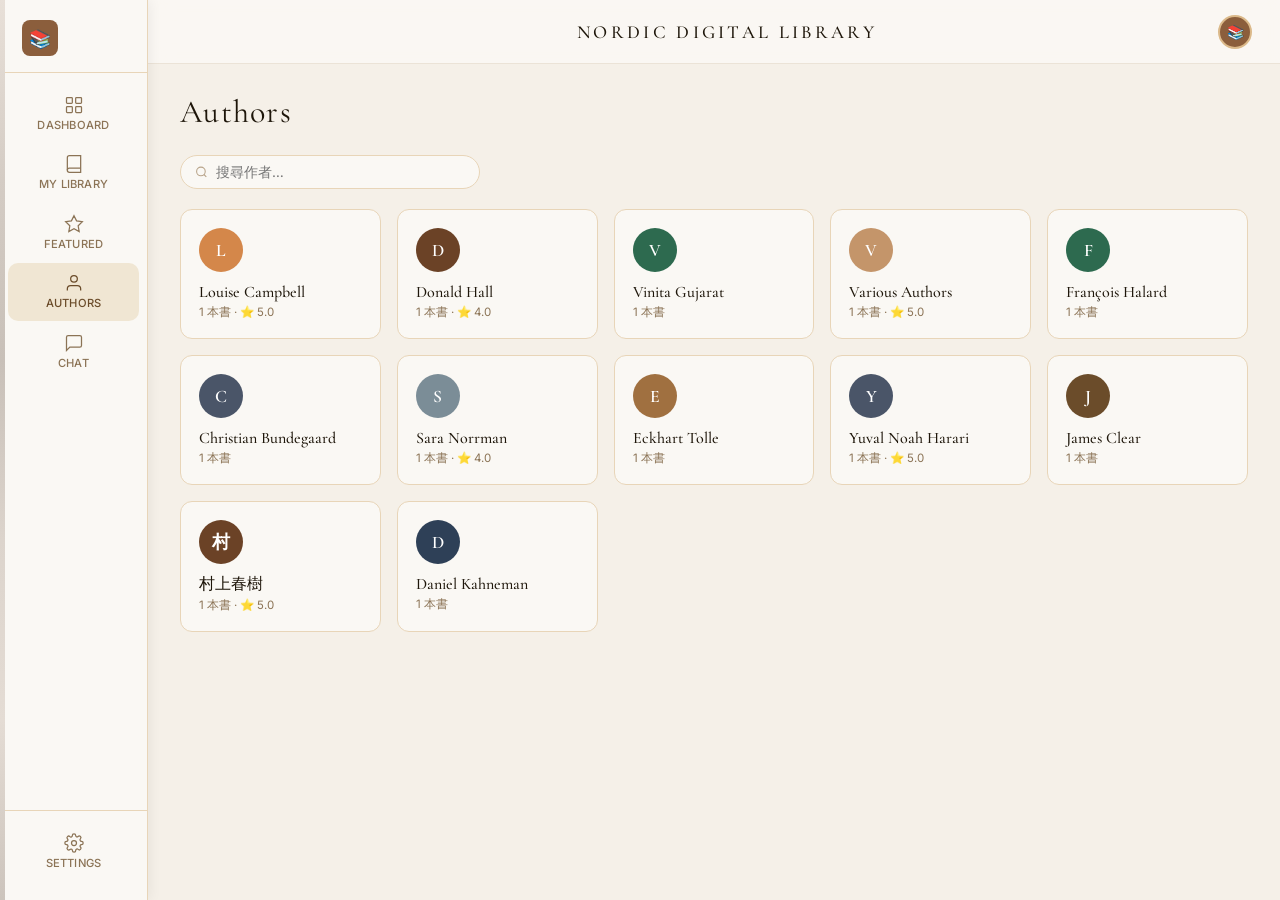
==== authors.html @ aec9583d "Build Nordic Digital Library — full-featured personal e-library Complete static web app replacing th" ====
<!DOCTYPE html>
<html lang="zh-TW" data-theme="normal">
<head>
  <meta charset="UTF-8">
  <meta name="viewport" content="width=device-width, initial-scale=1.0">
  <title>Authors — Nordic Digital Library</title>
  <link rel="stylesheet" href="css/main.css">
  <link rel="stylesheet" href="css/bookshelf.css">
  <link rel="stylesheet" href="css/themes.css">
</head>
<body>

<div class="app-layout">
  <aside class="sidebar">
    <div class="sidebar-logo"><div class="sidebar-logo-icon">📚</div></div>
    <nav class="sidebar-nav">
      <a href="index.html" class="nav-item" title="Dashboard">
        <svg viewBox="0 0 24 24" fill="none" stroke="currentColor" stroke-width="1.5"><rect x="3" y="3" width="7" height="7" rx="1"/><rect x="14" y="3" width="7" height="7" rx="1"/><rect x="3" y="14" width="7" height="7" rx="1"/><rect x="14" y="14" width="7" height="7" rx="1"/></svg>
        <span class="nav-label">Dashboard</span>
      </a>
      <a href="library.html" class="nav-item" title="My Library">
        <svg viewBox="0 0 24 24" fill="none" stroke="currentColor" stroke-width="1.5"><path d="M4 19.5A2.5 2.5 0 0 1 6.5 17H20"/><path d="M6.5 2H20v20H6.5A2.5 2.5 0 0 1 4 19.5v-15A2.5 2.5 0 0 1 6.5 2z"/></svg>
        <span class="nav-label">My Library</span>
      </a>
      <a href="featured.html" class="nav-item" title="Featured">
        <svg viewBox="0 0 24 24" fill="none" stroke="currentColor" stroke-width="1.5"><polygon points="12 2 15.09 8.26 22 9.27 17 14.14 18.18 21.02 12 17.77 5.82 21.02 7 14.14 2 9.27 8.91 8.26 12 2"/></svg>
        <span class="nav-label">Featured</span>
      </a>
      <a href="authors.html" class="nav-item active" title="Authors">
        <svg viewBox="0 0 24 24" fill="none" stroke="currentColor" stroke-width="1.5"><path d="M20 21v-2a4 4 0 0 0-4-4H8a4 4 0 0 0-4 4v2"/><circle cx="12" cy="7" r="4"/></svg>
        <span class="nav-label">Authors</span>
      </a>
      <a href="chat.html" class="nav-item" title="Chat">
        <svg viewBox="0 0 24 24" fill="none" stroke="currentColor" stroke-width="1.5"><path d="M21 15a2 2 0 0 1-2 2H7l-4 4V5a2 2 0 0 1 2-2h14a2 2 0 0 1 2 2z"/></svg>
        <span class="nav-label">Chat</span>
      </a>
    </nav>
    <div class="sidebar-footer">
      <a href="settings.html" class="nav-item" title="Settings">
        <svg viewBox="0 0 24 24" fill="none" stroke="currentColor" stroke-width="1.5"><circle cx="12" cy="12" r="3"/><path d="M19.4 15a1.65 1.65 0 0 0 .33 1.82l.06.06a2 2 0 0 1-2.83 2.83l-.06-.06a1.65 1.65 0 0 0-1.82-.33 1.65 1.65 0 0 0-1 1.51V21a2 2 0 0 1-4 0v-.09A1.65 1.65 0 0 0 9 19.4a1.65 1.65 0 0 0-1.82.33l-.06.06a2 2 0 0 1-2.83-2.83l.06-.06A1.65 1.65 0 0 0 4.68 15a1.65 1.65 0 0 0-1.51-1H3a2 2 0 0 1 0-4h.09A1.65 1.65 0 0 0 4.6 9a1.65 1.65 0 0 0-.33-1.82l-.06-.06a2 2 0 0 1 2.83-2.83l.06.06A1.65 1.65 0 0 0 9 4.68a1.65 1.65 0 0 0 1-1.51V3a2 2 0 0 1 4 0v.09a1.65 1.65 0 0 0 1 1.51 1.65 1.65 0 0 0 1.82-.33l.06-.06a2 2 0 0 1 2.83 2.83l-.06.06A1.65 1.65 0 0 0 19.4 9a1.65 1.65 0 0 0 1.51 1H21a2 2 0 0 1 0 4h-.09a1.65 1.65 0 0 0-1.51 1z"/></svg>
        <span class="nav-label">Settings</span>
      </a>
    </div>
  </aside>

  <div class="main-area">
    <header class="header">
      <div style="width:60px"></div>
      <h1 class="header-title">Nordic Digital Library</h1>
      <div class="header-actions">
        <div class="header-avatar" id="userAvatar">R</div>
      </div>
    </header>

    <div class="page-content">
      <h2 class="page-title">Authors</h2>

      <!-- Selected author view -->
      <div id="authorDetail" style="display:none;margin-bottom:32px">
        <button onclick="closeAuthor()" class="btn btn-ghost" style="margin-bottom:16px">
          ← 回到作者列表
        </button>
        <div style="display:flex;align-items:center;gap:16px;margin-bottom:24px">
          <div class="author-avatar" id="detailAvatar" style="width:56px;height:56px;font-size:1.4rem"></div>
          <div>
            <h3 id="detailAuthorName" style="font-family:var(--font-serif);font-size:1.4rem;font-weight:400"></h3>
            <p id="detailAuthorCount" style="font-size:0.8rem;color:var(--text-light)"></p>
          </div>
        </div>
        <div class="library-grid" id="authorBooks"></div>
      </div>

      <!-- Authors grid -->
      <div id="authorsView">
        <div style="margin-bottom:20px">
          <label style="display:flex;align-items:center;gap:8px;border:1px solid var(--sidebar-border);border-radius:20px;padding:8px 14px;max-width:300px;background:var(--sidebar-bg)">
            <svg width="14" height="14" viewBox="0 0 24 24" fill="none" stroke="var(--text-muted)" stroke-width="2"><circle cx="11" cy="11" r="8"/><path d="m21 21-4.35-4.35"/></svg>
            <input type="text" id="authorSearch" placeholder="搜尋作者…"
              style="border:none;background:transparent;outline:none;font-size:0.85rem;width:100%;color:var(--text-dark)">
          </label>
        </div>
        <div class="author-grid" id="authorGrid"></div>
      </div>
    </div>
  </div>
</div>

<div id="toast"></div>
<script src="js/storage.js"></script>
<script src="js/utils.js"></script>
<script>
  Utils.initTheme();
  Storage.initMockData();

  const name = Storage.getSetting('userName') || '';
  document.getElementById('userAvatar').textContent = name.charAt(0).toUpperCase() || '📚';

  let allAuthors = [];

  function render(query = '') {
    const books   = Storage.getBooks();
    const records = Storage.getRecords();

    // Group by author
    const authorMap = {};
    books.forEach(b => {
      const author = b.author?.trim() || '未知作者';
      if (!authorMap[author]) authorMap[author] = [];
      authorMap[author].push(b);
    });

    allAuthors = Object.entries(authorMap)
      .sort((a, b) => b[1].length - a[1].length);

    const filtered = query
      ? allAuthors.filter(([a]) => a.toLowerCase().includes(query.toLowerCase()))
      : allAuthors;

    document.getElementById('authorGrid').innerHTML = filtered.map(([author, bks]) => {
      const initial = author.charAt(0).toUpperCase();
      const color   = Utils.generateColor(author);
      const avgRating = bks.reduce((sum, b) => {
        const r = records[b.id]?.rating || 0;
        return sum + r;
      }, 0) / bks.filter(b => records[b.id]?.rating).length || 0;

      return `
        <div class="author-card" onclick="openAuthor('${Utils.escHtml(author)}')">
          <div class="author-avatar" style="background:${color}">${initial}</div>
          <div class="author-name">${Utils.escHtml(author)}</div>
          <div class="author-count">${bks.length} 本書${avgRating ? ` · ⭐ ${avgRating.toFixed(1)}` : ''}</div>
        </div>`;
    }).join('');

    if (filtered.length === 0) {
      document.getElementById('authorGrid').innerHTML =
        '<p style="color:var(--text-muted);font-style:italic">找不到相符的作者</p>';
    }
  }

  window.openAuthor = function(author) {
    const books   = Storage.getBooks().filter(b => (b.author?.trim()||'未知作者') === author);
    const records = Storage.getRecords();
    const color   = Utils.generateColor(author);

    document.getElementById('authorsView').style.display = 'none';
    document.getElementById('authorDetail').style.display = 'block';
    document.getElementById('detailAvatar').textContent = author.charAt(0).toUpperCase();
    document.getElementById('detailAvatar').style.background = color;
    document.getElementById('detailAuthorName').textContent = author;
    document.getElementById('detailAuthorCount').textContent = `${books.length} 本藏書`;
    document.getElementById('authorBooks').innerHTML = books.map(b => Utils.renderLibraryCard(b, records[b.id])).join('');
  };

  window.closeAuthor = function() {
    document.getElementById('authorDetail').style.display = 'none';
    document.getElementById('authorsView').style.display  = 'block';
  };

  document.getElementById('authorSearch').addEventListener('input', Utils.debounce(function() {
    render(this.value);
  }, 250));

  render();
</script>
</body>
</html>
---- css/main.css ----
/* ============================================================
   NORDIC DIGITAL LIBRARY — Global Styles
   ============================================================ */

@import url('https://fonts.googleapis.com/css2?family=Cormorant+Garamond:ital,wght@0,300;0,400;0,500;0,600;1,300;1,400&family=Inter:wght@300;400;500;600&display=swap');

/* ── CSS Variables ──────────────────────────────────────── */
:root {
  /* Wood palette */
  --wood-dark:       #5c3d1e;
  --wood-medium:     #8b5e3c;
  --wood-warm:       #b07d4e;
  --wood-light:      #c9a06e;
  --wood-highlight:  #dbb98a;
  --wood-pale:       #edd9b4;

  /* UI palette */
  --wall-bg:         #e8d4b0;
  --page-bg:         #f5f0e8;
  --sidebar-bg:      #faf8f4;
  --sidebar-border:  #e8d5b8;
  --header-bg:       rgba(250, 248, 244, 0.92);

  /* Text */
  --text-dark:       #1e160a;
  --text-medium:     #4a3520;
  --text-light:      #8b7355;
  --text-muted:      #b8a48a;

  /* Accent */
  --accent:          #6b4c2a;
  --accent-hover:    #8b6035;
  --accent-light:    #f0e6d3;

  /* Status */
  --status-reading:  #4a8c6b;
  --status-done:     #6b4c2a;
  --status-want:     #8b7355;

  /* Dimensions */
  --sidebar-width:   148px;
  --header-height:   64px;

  /* Fonts */
  --font-serif:      'Cormorant Garamond', Georgia, serif;
  --font-sans:       'Inter', system-ui, sans-serif;

  /* Transitions */
  --transition:      0.25s cubic-bezier(0.4, 0, 0.2, 1);
}

/* ── Reset & Base ───────────────────────────────────────── */
*, *::before, *::after {
  box-sizing: border-box;
  margin: 0;
  padding: 0;
}

html {
  font-size: 16px;
  scroll-behavior: smooth;
}

body {
  font-family: var(--font-sans);
  font-weight: 400;
  color: var(--text-dark);
  background: var(--page-bg);
  min-height: 100vh;
  overflow-x: hidden;
  -webkit-font-smoothing: antialiased;
}

a {
  color: inherit;
  text-decoration: none;
}

button {
  font-family: var(--font-sans);
  cursor: pointer;
  border: none;
  background: none;
}

input, textarea, select {
  font-family: var(--font-sans);
  font-size: 0.875rem;
}

img {
  display: block;
  max-width: 100%;
}

/* ── Layout Shell ───────────────────────────────────────── */
.app-layout {
  display: flex;
  min-height: 100vh;
}

.main-area {
  flex: 1;
  margin-left: var(--sidebar-width);
  display: flex;
  flex-direction: column;
  min-height: 100vh;
}

/* ── Sidebar ────────────────────────────────────────────── */
.sidebar {
  position: fixed;
  left: 0;
  top: 0;
  bottom: 0;
  width: var(--sidebar-width);
  background: var(--sidebar-bg);
  border-right: 1px solid var(--sidebar-border);
  display: flex;
  flex-direction: column;
  align-items: stretch;
  z-index: 100;
  box-shadow: 2px 0 12px rgba(0,0,0,0.06);
}

/* Marble accent strip on left edge */
.sidebar::before {
  content: '';
  position: absolute;
  left: 0;
  top: 0;
  bottom: 0;
  width: 5px;
  background: linear-gradient(180deg,
    #e8e0d8 0%,
    #d4ccc4 20%,
    #c8c0b8 40%,
    #dcd4cc 60%,
    #e4dcd4 80%,
    #ccc4bc 100%
  );
}

.sidebar-logo {
  padding: 20px 16px 16px 22px;
  border-bottom: 1px solid var(--sidebar-border);
}

.sidebar-logo-icon {
  width: 36px;
  height: 36px;
  background: var(--wood-medium);
  border-radius: 8px;
  display: flex;
  align-items: center;
  justify-content: center;
  color: #fff;
  font-size: 18px;
  margin-bottom: 0;
}

.sidebar-nav {
  flex: 1;
  padding: 12px 0;
  display: flex;
  flex-direction: column;
  gap: 2px;
}

.nav-item {
  display: flex;
  flex-direction: column;
  align-items: center;
  justify-content: center;
  padding: 10px 12px;
  margin: 0 8px;
  border-radius: 10px;
  color: var(--text-light);
  font-size: 0.7rem;
  font-weight: 500;
  letter-spacing: 0.02em;
  transition: all var(--transition);
  cursor: pointer;
  gap: 4px;
  text-transform: uppercase;
}

.nav-item:hover {
  background: var(--accent-light);
  color: var(--accent);
}

.nav-item.active {
  background: var(--accent-light);
  color: var(--accent);
}

.nav-item svg {
  width: 20px;
  height: 20px;
  stroke-width: 1.5;
}

.nav-label {
  text-align: center;
  line-height: 1.2;
}

.sidebar-footer {
  padding: 12px 0 20px;
  border-top: 1px solid var(--sidebar-border);
}

/* ── Header ─────────────────────────────────────────────── */
.header {
  position: sticky;
  top: 0;
  height: var(--header-height);
  background: var(--header-bg);
  backdrop-filter: blur(12px);
  -webkit-backdrop-filter: blur(12px);
  border-bottom: 1px solid rgba(200, 180, 150, 0.3);
  display: flex;
  align-items: center;
  padding: 0 28px;
  z-index: 50;
}

.header-title {
  flex: 1;
  text-align: center;
  font-family: var(--font-serif);
  font-size: 1.15rem;
  font-weight: 500;
  letter-spacing: 0.18em;
  text-transform: uppercase;
  color: var(--text-dark);
}

.header-actions {
  display: flex;
  align-items: center;
  gap: 12px;
}

.header-search {
  display: flex;
  align-items: center;
  gap: 8px;
  background: rgba(255,255,255,0.7);
  border: 1px solid var(--sidebar-border);
  border-radius: 20px;
  padding: 6px 14px;
  font-size: 0.8rem;
  color: var(--text-light);
  cursor: pointer;
  transition: all var(--transition);
  width: 180px;
}

.header-search:hover {
  background: #fff;
  border-color: var(--wood-light);
}

.header-search input {
  border: none;
  background: transparent;
  outline: none;
  width: 100%;
  color: var(--text-dark);
  font-size: 0.82rem;
}

.header-search input::placeholder {
  color: var(--text-muted);
}

.header-avatar {
  width: 34px;
  height: 34px;
  border-radius: 50%;
  background: var(--wood-medium);
  display: flex;
  align-items: center;
  justify-content: center;
  color: #fff;
  font-size: 14px;
  font-weight: 600;
  cursor: pointer;
  overflow: hidden;
  border: 2px solid var(--wood-highlight);
  transition: transform var(--transition);
}

.header-avatar:hover {
  transform: scale(1.05);
}

/* ── Page Content ───────────────────────────────────────── */
.page-content {
  flex: 1;
  padding: 28px 32px;
}

.page-title {
  font-family: var(--font-serif);
  font-size: 2rem;
  font-weight: 400;
  letter-spacing: 0.04em;
  color: var(--text-dark);
  margin-bottom: 24px;
}

/* ── Buttons ─────────────────────────────────────────────── */
.btn {
  display: inline-flex;
  align-items: center;
  gap: 7px;
  padding: 9px 18px;
  border-radius: 8px;
  font-size: 0.82rem;
  font-weight: 500;
  transition: all var(--transition);
  cursor: pointer;
  border: none;
}

.btn-primary {
  background: var(--accent);
  color: #fff;
}

.btn-primary:hover {
  background: var(--wood-dark);
}

.btn-secondary {
  background: var(--accent-light);
  color: var(--accent);
  border: 1px solid var(--sidebar-border);
}

.btn-secondary:hover {
  background: var(--sidebar-border);
}

.btn-ghost {
  color: var(--text-medium);
  padding: 8px 14px;
}

.btn-ghost:hover {
  background: var(--accent-light);
  color: var(--accent);
}

/* ── Form Elements ───────────────────────────────────────── */
.form-group {
  display: flex;
  flex-direction: column;
  gap: 6px;
  margin-bottom: 20px;
}

.form-label {
  font-size: 0.75rem;
  font-weight: 600;
  letter-spacing: 0.08em;
  text-transform: uppercase;
  color: var(--text-light);
}

.form-input {
  padding: 10px 14px;
  border: 1px solid var(--sidebar-border);
  border-radius: 8px;
  font-size: 0.875rem;
  background: #fff;
  color: var(--text-dark);
  outline: none;
  transition: border-color var(--transition);
}

.form-input:focus {
  border-color: var(--wood-warm);
  box-shadow: 0 0 0 3px rgba(176, 125, 78, 0.12);
}

.form-textarea {
  padding: 12px 14px;
  border: 1px solid var(--sidebar-border);
  border-radius: 8px;
  font-size: 0.875rem;
  background: #fff;
  color: var(--text-dark);
  outline: none;
  resize: vertical;
  min-height: 120px;
  line-height: 1.6;
  transition: border-color var(--transition);
}

.form-textarea:focus {
  border-color: var(--wood-warm);
  box-shadow: 0 0 0 3px rgba(176, 125, 78, 0.12);
}

/* ── Star Rating ─────────────────────────────────────────── */
.star-rating {
  display: flex;
  gap: 3px;
}

.star-rating .star {
  font-size: 1.25rem;
  cursor: pointer;
  color: var(--wood-pale);
  transition: color var(--transition), transform var(--transition);
  line-height: 1;
}

.star-rating .star.active,
.star-rating .star:hover {
  color: #d4a843;
  transform: scale(1.15);
}

/* ── Status Badge ────────────────────────────────────────── */
.status-badge {
  display: inline-flex;
  align-items: center;
  gap: 4px;
  padding: 3px 9px;
  border-radius: 12px;
  font-size: 0.7rem;
  font-weight: 600;
  letter-spacing: 0.05em;
  text-transform: uppercase;
}

.status-badge.reading {
  background: rgba(74, 140, 107, 0.15);
  color: var(--status-reading);
}

.status-badge.completed {
  background: rgba(107, 76, 42, 0.12);
  color: var(--status-done);
}

.status-badge.want-to-read {
  background: rgba(139, 115, 85, 0.12);
  color: var(--status-want);
}

.status-badge.dropped {
  background: rgba(180, 80, 60, 0.12);
  color: #b44c3c;
}

/* ── Progress Bar ────────────────────────────────────────── */
.progress-bar {
  height: 4px;
  background: var(--sidebar-border);
  border-radius: 2px;
  overflow: hidden;
}

.progress-bar-fill {
  height: 100%;
  background: var(--wood-warm);
  border-radius: 2px;
  transition: width 0.4s ease;
}

/* ── Toast Notification ──────────────────────────────────── */
#toast {
  position: fixed;
  bottom: 28px;
  left: 50%;
  transform: translateX(-50%) translateY(20px);
  background: var(--wood-dark);
  color: #fff;
  padding: 10px 22px;
  border-radius: 20px;
  font-size: 0.82rem;
  font-weight: 500;
  opacity: 0;
  pointer-events: none;
  transition: all 0.3s ease;
  z-index: 1000;
  white-space: nowrap;
}

#toast.show {
  opacity: 1;
  transform: translateX(-50%) translateY(0);
}

/* ── Scrollbar ───────────────────────────────────────────── */
::-webkit-scrollbar {
  width: 6px;
  height: 6px;
}

::-webkit-scrollbar-track {
  background: transparent;
}

::-webkit-scrollbar-thumb {
  background: var(--wood-pale);
  border-radius: 3px;
}

::-webkit-scrollbar-thumb:hover {
  background: var(--wood-light);
}

/* ── Modal ───────────────────────────────────────────────── */
.modal-overlay {
  position: fixed;
  inset: 0;
  background: rgba(30, 22, 10, 0.5);
  backdrop-filter: blur(4px);
  display: flex;
  align-items: center;
  justify-content: center;
  z-index: 200;
  opacity: 0;
  pointer-events: none;
  transition: opacity var(--transition);
}

.modal-overlay.open {
  opacity: 1;
  pointer-events: all;
}

.modal {
  background: var(--page-bg);
  border-radius: 16px;
  padding: 32px;
  width: min(500px, 90vw);
  max-height: 90vh;
  overflow-y: auto;
  box-shadow: 0 24px 64px rgba(0,0,0,0.2);
  transform: translateY(16px);
  transition: transform var(--transition);
}

.modal-overlay.open .modal {
  transform: translateY(0);
}

.modal-title {
  font-family: var(--font-serif);
  font-size: 1.5rem;
  font-weight: 400;
  margin-bottom: 20px;
  color: var(--text-dark);
}

/* ── Responsive ──────────────────────────────────────────── */
@media (max-width: 768px) {
  :root {
    --sidebar-width: 64px;
    --header-height: 56px;
  }

  .nav-label {
    display: none;
  }

  .nav-item {
    padding: 12px 8px;
    margin: 0 4px;
  }

  .header-title {
    font-size: 0.9rem;
    letter-spacing: 0.1em;
  }

  .header-search {
    width: 140px;
  }
}
---- css/bookshelf.css ----
/* ============================================================
   NORDIC DIGITAL LIBRARY — Bookshelf Scene Styles
   ============================================================ */

/* ── Scene Container ─────────────────────────────────────── */
.library-scene {
  position: relative;
  width: 100%;
  min-height: calc(100vh - var(--header-height));
  background:
    /* Wood grain overlay */
    repeating-linear-gradient(
      90deg,
      transparent 0px,
      transparent 80px,
      rgba(0,0,0,0.012) 80px,
      rgba(0,0,0,0.012) 82px
    ),
    /* Wall background gradient */
    linear-gradient(
      180deg,
      #d4b896 0%,
      #c9a87a 15%,
      #c4a070 30%,
      #bc9868 45%,
      #c8a475 60%,
      #c0997a 75%,
      #b8956e 90%,
      #b09060 100%
    );
  overflow: hidden;
}

/* Subtle vignette overlay */
.library-scene::after {
  content: '';
  position: absolute;
  inset: 0;
  background: radial-gradient(
    ellipse at center,
    transparent 50%,
    rgba(30, 16, 4, 0.18) 100%
  );
  pointer-events: none;
  z-index: 1;
}

/* ── Scene Inner ─────────────────────────────────────────── */
.scene-inner {
  position: relative;
  max-width: 1100px;
  margin: 0 auto;
  padding: 0 24px;
  z-index: 2;
}

/* ── Top Bar (Search + Theme) ────────────────────────────── */
.scene-topbar {
  display: flex;
  align-items: center;
  justify-content: space-between;
  padding: 16px 0 8px;
  gap: 12px;
}

.scene-search {
  display: flex;
  align-items: center;
  gap: 8px;
  background: rgba(255,255,255,0.75);
  backdrop-filter: blur(8px);
  border: 1px solid rgba(255,255,255,0.5);
  border-radius: 24px;
  padding: 8px 18px;
  width: 280px;
  transition: all 0.25s;
}

.scene-search:focus-within {
  background: rgba(255,255,255,0.92);
  width: 340px;
}

.scene-search input {
  border: none;
  background: transparent;
  outline: none;
  font-size: 0.83rem;
  color: var(--text-dark);
  width: 100%;
}

.scene-search input::placeholder {
  color: var(--text-light);
}

.scene-search svg {
  color: var(--text-light);
  flex-shrink: 0;
}

.theme-switcher {
  display: flex;
  align-items: center;
  gap: 6px;
  background: rgba(255,255,255,0.65);
  backdrop-filter: blur(8px);
  border: 1px solid rgba(255,255,255,0.5);
  border-radius: 20px;
  padding: 5px 10px;
}

.theme-btn {
  width: 22px;
  height: 22px;
  border-radius: 50%;
  cursor: pointer;
  border: 2px solid transparent;
  transition: transform 0.2s, border-color 0.2s;
  position: relative;
}

.theme-btn:hover,
.theme-btn.active {
  transform: scale(1.2);
  border-color: #fff;
}

.theme-btn[data-theme="normal"]      { background: #f5f0e8; }
.theme-btn[data-theme="relaxing"]    { background: #f5e6c8; }
.theme-btn[data-theme="educational"] { background: #c8d8f0; }
.theme-btn[data-theme="intense"]     { background: #2a2040; }
.theme-btn[data-theme="night"]       { background: #121212; }

/* ── Shelf Controls ─────────────────────────────────────── */
.shelf-controls {
  display: flex;
  align-items: center;
  gap: 10px;
  margin-bottom: 6px;
  flex-wrap: wrap;
}

.filter-chip {
  display: inline-flex;
  align-items: center;
  gap: 5px;
  padding: 5px 14px;
  border-radius: 16px;
  font-size: 0.75rem;
  font-weight: 500;
  background: rgba(255,255,255,0.65);
  border: 1px solid rgba(255,255,255,0.4);
  color: var(--text-medium);
  cursor: pointer;
  transition: all 0.2s;
  backdrop-filter: blur(4px);
}

.filter-chip:hover,
.filter-chip.active {
  background: rgba(255,255,255,0.9);
  color: var(--accent);
  border-color: rgba(176,125,78,0.4);
}

.sort-select {
  padding: 5px 10px;
  border-radius: 16px;
  font-size: 0.75rem;
  font-weight: 500;
  background: rgba(255,255,255,0.65);
  border: 1px solid rgba(255,255,255,0.4);
  color: var(--text-medium);
  cursor: pointer;
  outline: none;
  backdrop-filter: blur(4px);
}

/* ── Bookshelf Structure ─────────────────────────────────── */
.bookshelf {
  position: relative;
  width: 100%;
}

/* Individual shelf row */
.shelf-row {
  position: relative;
  margin-bottom: 0;
}

/* Books area within a shelf */
.shelf-books {
  display: flex;
  align-items: flex-end;
  gap: 6px;
  padding: 20px 20px 0;
  min-height: 180px;
  flex-wrap: nowrap;
  overflow-x: auto;
  scrollbar-width: none;
}

.shelf-books::-webkit-scrollbar {
  display: none;
}

/* The wooden shelf board */
.shelf-board {
  height: 22px;
  background: linear-gradient(
    180deg,
    #c4956a 0%,
    #a07040 30%,
    #8b5e35 60%,
    #7a5030 100%
  );
  box-shadow:
    0 4px 12px rgba(0,0,0,0.35),
    0 1px 0 rgba(255,255,255,0.12) inset,
    0 -1px 0 rgba(0,0,0,0.2) inset;
  border-radius: 0 0 3px 3px;
  margin: 0 0;
}

/* Shelf lip (front edge highlight) */
.shelf-board::after {
  content: '';
  display: block;
  height: 5px;
  background: linear-gradient(
    180deg,
    rgba(255,255,255,0.15) 0%,
    transparent 100%
  );
  border-radius: 0 0 3px 3px;
}

/* ── Book Cards ─────────────────────────────────────────── */
.book-card {
  position: relative;
  cursor: pointer;
  transition: transform 0.2s cubic-bezier(0.34, 1.56, 0.64, 1);
  flex-shrink: 0;
}

.book-card:hover {
  transform: translateY(-12px) rotate(-1deg);
  z-index: 10;
}

/* Face-out book (showing cover) */
.book-card.face-out .book-cover {
  width: 95px;
  height: 130px;
  border-radius: 2px 6px 6px 2px;
  position: relative;
  overflow: hidden;
  box-shadow:
    -3px 3px 10px rgba(0,0,0,0.35),
    2px 0 6px rgba(0,0,0,0.2),
    inset -3px 0 8px rgba(0,0,0,0.15);
  background-size: cover;
  background-position: center;
  display: flex;
  flex-direction: column;
  justify-content: flex-end;
}

/* Book spine effect */
.book-card.face-out .book-cover::before {
  content: '';
  position: absolute;
  left: 0;
  top: 0;
  bottom: 0;
  width: 8px;
  background: linear-gradient(90deg,
    rgba(0,0,0,0.4) 0%,
    rgba(0,0,0,0.1) 60%,
    transparent 100%
  );
}

/* Book cover text overlay */
.book-cover-inner {
  position: relative;
  padding: 8px;
  background: linear-gradient(
    0deg,
    rgba(0,0,0,0.7) 0%,
    rgba(0,0,0,0.2) 60%,
    transparent 100%
  );
}

.book-cover-title {
  font-family: var(--font-serif);
  font-size: 0.68rem;
  font-weight: 600;
  color: #fff;
  line-height: 1.2;
  letter-spacing: 0.02em;
}

.book-cover-author {
  font-size: 0.58rem;
  color: rgba(255,255,255,0.8);
  margin-top: 2px;
  font-style: italic;
}

/* Large face-out book */
.book-card.face-out.large .book-cover {
  width: 115px;
  height: 155px;
}

/* Small face-out book */
.book-card.face-out.small .book-cover {
  width: 78px;
  height: 110px;
}

/* Spine-out book (showing spine) */
.book-card.spine-out .book-spine {
  width: 28px;
  height: 130px;
  border-radius: 2px 3px 3px 2px;
  position: relative;
  display: flex;
  align-items: center;
  justify-content: center;
  box-shadow:
    -2px 2px 8px rgba(0,0,0,0.3),
    1px 0 4px rgba(0,0,0,0.15),
    inset -2px 0 6px rgba(0,0,0,0.2);
}

.book-card.spine-out.tall .book-spine {
  height: 155px;
  width: 24px;
}

.book-spine-text {
  writing-mode: vertical-rl;
  text-orientation: mixed;
  transform: rotate(180deg);
  font-size: 0.6rem;
  font-weight: 600;
  letter-spacing: 0.08em;
  color: rgba(255,255,255,0.9);
  text-transform: uppercase;
  text-shadow: 0 1px 2px rgba(0,0,0,0.4);
  padding: 8px 0;
  overflow: hidden;
  white-space: nowrap;
  max-height: 90%;
  text-overflow: ellipsis;
}

/* ── Book Tooltip / Hover Card ──────────────────────────── */
.book-card:hover .book-tooltip {
  opacity: 1;
  transform: translateY(0) translateX(-50%);
  pointer-events: all;
}

.book-tooltip {
  position: absolute;
  bottom: calc(100% + 14px);
  left: 50%;
  transform: translateY(8px) translateX(-50%);
  background: rgba(30, 20, 8, 0.92);
  backdrop-filter: blur(10px);
  color: #fff;
  border-radius: 10px;
  padding: 10px 14px;
  width: 180px;
  opacity: 0;
  pointer-events: none;
  transition: all 0.2s ease;
  z-index: 20;
  box-shadow: 0 8px 24px rgba(0,0,0,0.4);
}

.book-tooltip::after {
  content: '';
  position: absolute;
  top: 100%;
  left: 50%;
  transform: translateX(-50%);
  border: 6px solid transparent;
  border-top-color: rgba(30, 20, 8, 0.92);
}

.tooltip-title {
  font-family: var(--font-serif);
  font-size: 0.82rem;
  font-weight: 500;
  line-height: 1.3;
  margin-bottom: 4px;
}

.tooltip-author {
  font-size: 0.7rem;
  color: rgba(255,255,255,0.65);
  font-style: italic;
  margin-bottom: 7px;
}

.tooltip-meta {
  display: flex;
  align-items: center;
  justify-content: space-between;
  gap: 8px;
}

.tooltip-rating {
  color: #d4a843;
  font-size: 0.72rem;
  letter-spacing: 1px;
}

.tooltip-status {
  font-size: 0.65rem;
  padding: 2px 7px;
  border-radius: 10px;
  font-weight: 500;
}

/* ── Librarian Figure ────────────────────────────────────── */
.librarian-zone {
  position: absolute;
  bottom: 22px;
  left: 50%;
  transform: translateX(-50%);
  z-index: 5;
  display: flex;
  flex-direction: column;
  align-items: center;
  gap: 12px;
  pointer-events: none;
}

.librarian-figure {
  width: 140px;
  height: auto;
  filter: drop-shadow(0 8px 20px rgba(0,0,0,0.3));
  pointer-events: all;
  cursor: pointer;
  transition: transform 0.3s ease;
}

.librarian-figure:hover {
  transform: scale(1.04);
}

.librarian-bubble {
  background: rgba(255,255,255,0.92);
  backdrop-filter: blur(8px);
  border-radius: 12px;
  padding: 8px 14px;
  font-size: 0.75rem;
  color: var(--text-medium);
  font-style: italic;
  max-width: 200px;
  text-align: center;
  box-shadow: 0 4px 16px rgba(0,0,0,0.15);
  pointer-events: all;
  cursor: pointer;
  transition: transform 0.2s;
  position: relative;
}

.librarian-bubble::after {
  content: '';
  position: absolute;
  bottom: -6px;
  left: 50%;
  transform: translateX(-50%);
  border: 6px solid transparent;
  border-top-color: rgba(255,255,255,0.92);
  border-bottom: none;
}

.librarian-bubble:hover {
  transform: translateY(-2px);
}

/* ── Currently Reading Widget ────────────────────────────── */
.currently-reading {
  position: absolute;
  bottom: 32px;
  right: 40px;
  z-index: 5;
}

.reading-book-stand {
  background: rgba(255,255,255,0.88);
  backdrop-filter: blur(10px);
  border-radius: 12px;
  padding: 12px 16px;
  box-shadow: 0 6px 20px rgba(0,0,0,0.2);
  max-width: 200px;
  cursor: pointer;
  transition: transform 0.2s;
}

.reading-book-stand:hover {
  transform: translateY(-4px);
}

.reading-label {
  font-size: 0.65rem;
  font-weight: 600;
  letter-spacing: 0.1em;
  text-transform: uppercase;
  color: var(--status-reading);
  margin-bottom: 4px;
}

.reading-title {
  font-family: var(--font-serif);
  font-size: 0.9rem;
  font-weight: 500;
  color: var(--text-dark);
  line-height: 1.3;
}

.reading-progress-wrap {
  margin-top: 8px;
}

.reading-progress-text {
  display: flex;
  justify-content: space-between;
  font-size: 0.65rem;
  color: var(--text-light);
  margin-bottom: 4px;
}

/* ── Sparkle Icon ────────────────────────────────────────── */
.sparkle {
  position: absolute;
  bottom: 20px;
  right: 260px;
  z-index: 5;
  color: rgba(255,255,255,0.6);
  font-size: 28px;
  animation: sparkle-pulse 3s ease-in-out infinite;
}

@keyframes sparkle-pulse {
  0%, 100% { opacity: 0.4; transform: scale(1) rotate(0deg); }
  50%       { opacity: 0.9; transform: scale(1.15) rotate(15deg); }
}

/* ── Empty State ─────────────────────────────────────────── */
.empty-shelf-msg {
  display: flex;
  flex-direction: column;
  align-items: center;
  justify-content: center;
  padding: 40px 24px;
  gap: 12px;
  color: rgba(255,255,255,0.7);
  text-align: center;
}

.empty-shelf-msg svg {
  width: 48px;
  height: 48px;
  opacity: 0.5;
}

.empty-shelf-msg p {
  font-size: 0.85rem;
  font-style: italic;
}

/* ── Library Grid View (My Library page) ────────────────── */
.library-grid-header {
  display: flex;
  align-items: center;
  justify-content: space-between;
  margin-bottom: 24px;
  flex-wrap: wrap;
  gap: 12px;
}

.library-grid {
  display: grid;
  grid-template-columns: repeat(auto-fill, minmax(140px, 1fr));
  gap: 20px;
}

.library-card {
  cursor: pointer;
  transition: transform 0.2s ease;
}

.library-card:hover {
  transform: translateY(-6px);
}

.library-card-cover {
  width: 100%;
  aspect-ratio: 2/3;
  border-radius: 6px;
  overflow: hidden;
  box-shadow: 0 6px 20px rgba(0,0,0,0.15);
  margin-bottom: 10px;
  position: relative;
}

.library-card-cover img {
  width: 100%;
  height: 100%;
  object-fit: cover;
}

.library-card-cover-placeholder {
  width: 100%;
  height: 100%;
  display: flex;
  flex-direction: column;
  align-items: center;
  justify-content: center;
  padding: 12px;
  text-align: center;
}

.library-card-cover-placeholder .cover-title {
  font-family: var(--font-serif);
  font-size: 0.8rem;
  font-weight: 600;
  color: rgba(255,255,255,0.95);
  line-height: 1.3;
  margin-bottom: 4px;
}

.library-card-cover-placeholder .cover-author {
  font-size: 0.62rem;
  color: rgba(255,255,255,0.75);
  font-style: italic;
}

.library-card-title {
  font-family: var(--font-serif);
  font-size: 0.88rem;
  font-weight: 500;
  color: var(--text-dark);
  line-height: 1.3;
  margin-bottom: 3px;
}

.library-card-author {
  font-size: 0.72rem;
  color: var(--text-light);
  font-style: italic;
}

.library-card-footer {
  display: flex;
  align-items: center;
  gap: 6px;
  margin-top: 5px;
}

/* ── Author Grid ─────────────────────────────────────────── */
.author-grid {
  display: grid;
  grid-template-columns: repeat(auto-fill, minmax(200px, 1fr));
  gap: 16px;
}

.author-card {
  background: var(--sidebar-bg);
  border: 1px solid var(--sidebar-border);
  border-radius: 12px;
  padding: 18px;
  cursor: pointer;
  transition: all 0.2s;
}

.author-card:hover {
  border-color: var(--wood-light);
  transform: translateY(-3px);
  box-shadow: 0 8px 24px rgba(0,0,0,0.08);
}

.author-avatar {
  width: 44px;
  height: 44px;
  border-radius: 50%;
  background: var(--wood-medium);
  color: #fff;
  display: flex;
  align-items: center;
  justify-content: center;
  font-family: var(--font-serif);
  font-size: 1.1rem;
  font-weight: 600;
  margin-bottom: 10px;
}

.author-name {
  font-family: var(--font-serif);
  font-size: 1rem;
  font-weight: 500;
  color: var(--text-dark);
  margin-bottom: 3px;
}

.author-count {
  font-size: 0.72rem;
  color: var(--text-light);
}

/* ── Collections View ────────────────────────────────────── */
.collections-grid {
  display: grid;
  grid-template-columns: repeat(auto-fill, minmax(240px, 1fr));
  gap: 20px;
}

.collection-card {
  border-radius: 14px;
  overflow: hidden;
  cursor: pointer;
  transition: transform 0.2s, box-shadow 0.2s;
  box-shadow: 0 4px 16px rgba(0,0,0,0.1);
}

.collection-card:hover {
  transform: translateY(-5px);
  box-shadow: 0 12px 32px rgba(0,0,0,0.15);
}

.collection-cover {
  height: 160px;
  display: flex;
  align-items: center;
  justify-content: center;
  font-size: 3rem;
  position: relative;
}

.collection-info {
  background: var(--sidebar-bg);
  padding: 14px 16px;
}

.collection-name {
  font-family: var(--font-serif);
  font-size: 1rem;
  font-weight: 500;
  margin-bottom: 4px;
  color: var(--text-dark);
}

.collection-count {
  font-size: 0.72rem;
  color: var(--text-light);
}
---- css/themes.css ----
/* ============================================================
   NORDIC DIGITAL LIBRARY — Reading Mode Themes
   ============================================================ */

/* ── Normal (Default) ────────────────────────────────────── */
[data-theme="normal"] {
  --page-bg:        #f5f0e8;
  --sidebar-bg:     #faf8f4;
  --sidebar-border: #e8d5b8;
  --header-bg:      rgba(250, 248, 244, 0.92);
  --text-dark:      #1e160a;
  --text-medium:    #4a3520;
  --text-light:     #8b7355;
  --text-muted:     #b8a48a;
  --accent-light:   #f0e6d3;
  --wall-bg:        #e8d4b0;
}

/* ── Relaxing (Warm cream, soft serif) ───────────────────── */
[data-theme="relaxing"] {
  --page-bg:        #faf4e6;
  --sidebar-bg:     #fdf8ee;
  --sidebar-border: #e8d8b0;
  --header-bg:      rgba(253, 248, 238, 0.93);
  --text-dark:      #2a1f0a;
  --text-medium:    #5a4020;
  --text-light:     #9b8050;
  --text-muted:     #c0a870;
  --accent-light:   #f5e8c8;
  --wall-bg:        #e0c898;

  font-family: var(--font-serif);
}

[data-theme="relaxing"] body,
[data-theme="relaxing"] .form-input,
[data-theme="relaxing"] .form-textarea {
  font-family: var(--font-serif);
  font-size: 1.05rem;
  line-height: 1.75;
}

[data-theme="relaxing"] .library-scene {
  background:
    repeating-linear-gradient(
      90deg,
      transparent 0px,
      transparent 80px,
      rgba(0,0,0,0.01) 80px,
      rgba(0,0,0,0.01) 82px
    ),
    linear-gradient(
      180deg,
      #d4b496 0%,
      #c9a070 30%,
      #c09060 60%,
      #b08858 100%
    );
}

/* ── Educational (Cool blue-white, clear) ────────────────── */
[data-theme="educational"] {
  --page-bg:        #f0f5fc;
  --sidebar-bg:     #f7faff;
  --sidebar-border: #c8d8f0;
  --header-bg:      rgba(247, 250, 255, 0.93);
  --text-dark:      #0d1b2e;
  --text-medium:    #2a4060;
  --text-light:     #5a7a9a;
  --text-muted:     #90a8c0;
  --accent:         #2a5faa;
  --accent-hover:   #1e4a8a;
  --accent-light:   #ddeaff;
  --wall-bg:        #b0c8e8;

  --wood-dark:      #2a4a7a;
  --wood-medium:    #3a5a8a;
  --wood-warm:      #4a6a9a;
  --wood-light:     #5a80b0;
}

[data-theme="educational"] .library-scene {
  background:
    repeating-linear-gradient(
      90deg,
      transparent 0px,
      transparent 80px,
      rgba(0,0,0,0.01) 80px,
      rgba(0,0,0,0.01) 82px
    ),
    linear-gradient(
      180deg,
      #8ab0d0 0%,
      #7aa0c0 30%,
      #8898b8 60%,
      #7888a8 100%
    );
}

[data-theme="educational"] .shelf-board {
  background: linear-gradient(
    180deg,
    #4a6a9a 0%,
    #2a4a7a 50%,
    #1a3060 100%
  );
}

/* ── Intense (Dark charcoal, high contrast) ──────────────── */
[data-theme="intense"] {
  --page-bg:        #1a1420;
  --sidebar-bg:     #14101a;
  --sidebar-border: #2a2035;
  --header-bg:      rgba(20, 16, 26, 0.93);
  --text-dark:      #f0ecf8;
  --text-medium:    #c8c0d8;
  --text-light:     #8878a0;
  --text-muted:     #4a3860;
  --accent:         #9060d0;
  --accent-hover:   #a070e0;
  --accent-light:   #2a1840;
  --wall-bg:        #100c18;

  --wood-dark:      #4a2080;
  --wood-medium:    #6030a0;
  --wood-warm:      #7040b0;
  --wood-light:     #8060c0;
}

[data-theme="intense"] .library-scene {
  background:
    repeating-linear-gradient(
      90deg,
      transparent 0px,
      transparent 80px,
      rgba(255,255,255,0.01) 80px,
      rgba(255,255,255,0.01) 82px
    ),
    linear-gradient(
      180deg,
      #2a1840 0%,
      #1e1030 30%,
      #180c28 60%,
      #100820 100%
    );
}

[data-theme="intense"] .shelf-board {
  background: linear-gradient(
    180deg,
    #4a2080 0%,
    #2a1060 50%,
    #1a0848 100%
  );
}

[data-theme="intense"] .reading-book-stand,
[data-theme="intense"] .librarian-bubble,
[data-theme="intense"] .scene-search,
[data-theme="intense"] .filter-chip,
[data-theme="intense"] .theme-switcher {
  background: rgba(40, 28, 65, 0.88);
  border-color: rgba(100, 70, 160, 0.4);
  color: var(--text-medium);
}

/* ── Night (True dark, eye-friendly) ────────────────────── */
[data-theme="night"] {
  --page-bg:        #121212;
  --sidebar-bg:     #0e0e0e;
  --sidebar-border: #2a2a2a;
  --header-bg:      rgba(14, 14, 14, 0.95);
  --text-dark:      #e8e0d8;
  --text-medium:    #b8b0a8;
  --text-light:     #787068;
  --text-muted:     #484048;
  --accent:         #b8905a;
  --accent-hover:   #c8a06a;
  --accent-light:   #2a200e;
  --wall-bg:        #0a0808;

  --wood-dark:      #403020;
  --wood-medium:    #604838;
  --wood-warm:      #805848;
  --wood-light:     #a07060;
}

[data-theme="night"] .library-scene {
  background:
    repeating-linear-gradient(
      90deg,
      transparent 0px,
      transparent 80px,
      rgba(255,255,255,0.005) 80px,
      rgba(255,255,255,0.005) 82px
    ),
    linear-gradient(
      180deg,
      #2a1e14 0%,
      #1e160e 30%,
      #18100a 60%,
      #120c06 100%
    );
}

[data-theme="night"] .shelf-board {
  background: linear-gradient(
    180deg,
    #604838 0%,
    #403020 50%,
    #302010 100%
  );
}

[data-theme="night"] .reading-book-stand,
[data-theme="night"] .librarian-bubble,
[data-theme="night"] .scene-search,
[data-theme="night"] .filter-chip,
[data-theme="night"] .theme-switcher {
  background: rgba(26, 18, 10, 0.88);
  border-color: rgba(100, 75, 50, 0.4);
  color: var(--text-medium);
}

/* ── Smooth theme transitions ────────────────────────────── */
body,
.sidebar,
.header,
.library-scene,
.shelf-board,
.reading-book-stand,
.librarian-bubble,
.page-content,
.form-input,
.form-textarea {
  transition:
    background-color 0.4s ease,
    color 0.4s ease,
    border-color 0.4s ease;
}
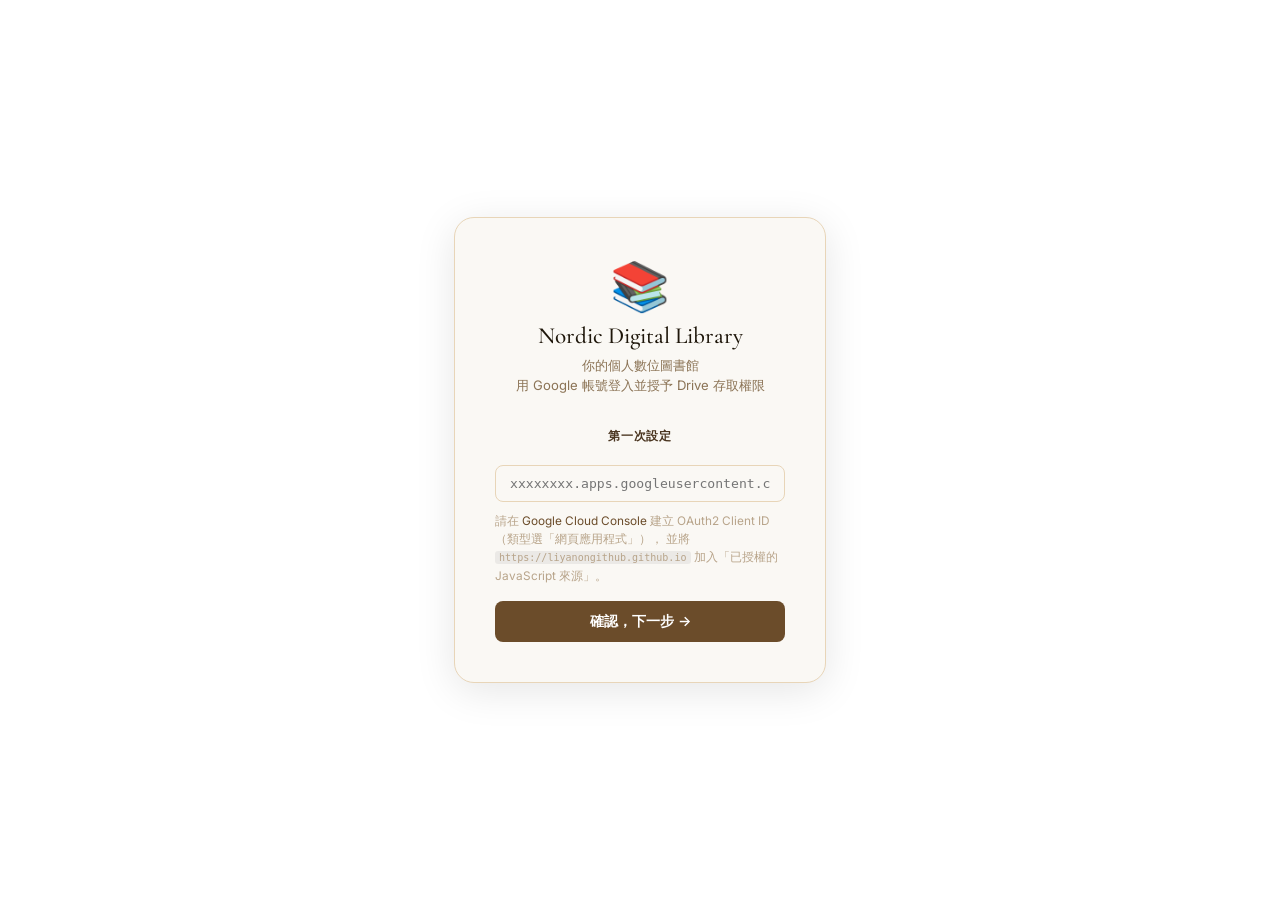
==== commit dac0d02a: "Add Google Sign-In authentication with Drive scope - New login.html: Nordic-styled login page with C" ====
--- a/authors.html
+++ b/authors.html
@@ -87,13 +87,14 @@
 
 <div id="toast"></div>
 <script src="js/storage.js"></script>
+<script src="js/auth.js"></script>
 <script src="js/utils.js"></script>
 <script>
+  if (!Auth.requireAuth()) throw new Error('auth');
   Utils.initTheme();
   Storage.initMockData();
 
-  const name = Storage.getSetting('userName') || '';
-  document.getElementById('userAvatar').textContent = name.charAt(0).toUpperCase() || '📚';
+  Auth.renderAvatar(document.getElementById('userAvatar'));
 
   let allAuthors = [];
 
